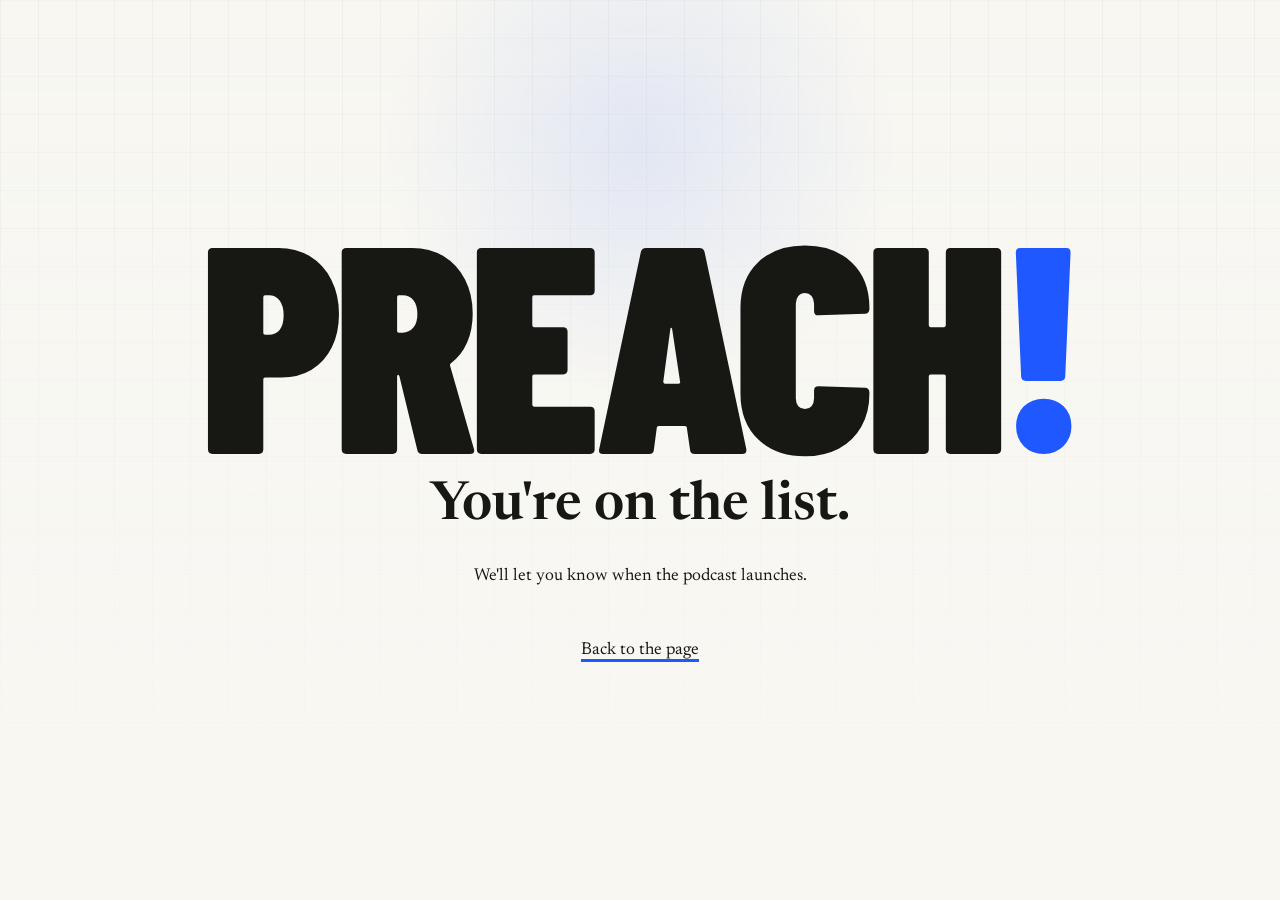
==== success/index.html @ 440dda22 "Initial PREACH landing page" ====
<!doctype html>
<html lang="en">
  <head>
    <meta charset="utf-8" />
    <meta name="viewport" content="width=device-width, initial-scale=1" />
    <meta name="theme-color" content="#f8f7f2" />
    <title>You're on the list | PREACH!</title>
    <link rel="preconnect" href="https://fonts.googleapis.com" />
    <link rel="preconnect" href="https://fonts.gstatic.com" crossorigin />
    <link
      href="https://fonts.googleapis.com/css2?family=Barlow+Condensed:wght@700;900&family=Newsreader:opsz,wght@6..72,600&display=swap"
      rel="stylesheet"
    />
    <link rel="stylesheet" href="/styles.css" />
  </head>
  <body>
    <main class="page-shell success-shell">
      <section class="hero-stack success-message" aria-labelledby="success-title">
        <header class="masthead" aria-label="PREACH">
          <h1>PREACH<span>!</span></h1>
        </header>

        <div class="hero-content">
          <h2 id="success-title">You're on the list.</h2>
          <p class="success-copy">We'll let you know when the podcast launches.</p>
          <p><a class="return-link" href="/">Back to the page</a></p>
        </div>
      </section>
    </main>
  </body>
</html>
---- styles.css ----
:root {
  --paper: #f8f7f2;
  --ink: #171714;
  --muted: #6e6a61;
  --blue: #1f58ff;
  --blue-dark: #073fd4;
  --rule: rgba(17, 17, 15, 0.18);
  --shadow: rgba(17, 17, 15, 0.08);
  --display-font: "Barlow Condensed", "Arial Narrow", Arial, sans-serif;
  --secondary-font: Newsreader, Georgia, serif;
}

* {
  box-sizing: border-box;
}

html {
  min-height: 100%;
  background: var(--paper);
}

body {
  min-height: 100vh;
  margin: 0;
  overflow-x: hidden;
  color: var(--ink);
  background:
    linear-gradient(90deg, rgba(17, 17, 15, 0.035) 1px, transparent 1px) 0 0 / 38px 38px,
    linear-gradient(rgba(17, 17, 15, 0.025) 1px, transparent 1px) 0 0 / 38px 38px,
    var(--paper);
  font-family: var(--secondary-font);
}

body::before {
  position: fixed;
  inset: 0;
  z-index: 0;
  pointer-events: none;
  content: "";
  background:
    radial-gradient(circle at 50% 16%, rgba(31, 88, 255, 0.1), transparent 26%),
    linear-gradient(180deg, rgba(248, 247, 242, 0.02), rgba(248, 247, 242, 0.85) 82%);
}

.page-shell {
  position: relative;
  z-index: 1;
  display: grid;
  min-height: 100vh;
  padding: clamp(16px, 2.8vw, 36px);
  grid-template-rows: auto auto;
  align-content: center;
  gap: clamp(32px, 6vh, 68px);
}

.masthead {
  display: grid;
  text-align: center;
}

.verse,
.signup-copy,
.signup-form label {
  margin: 0;
  font-family: var(--secondary-font);
  font-size: clamp(0.9rem, 1vw, 1rem);
  font-weight: 400;
  line-height: 1.15;
  letter-spacing: 0;
}

h1 {
  display: inline-block;
  margin: 0;
  font-size: clamp(5.8rem, 23vw, 21rem);
  font-weight: 900;
  line-height: 0.78;
  letter-spacing: -0.03em;
  text-transform: uppercase;
  font-family: var(--display-font);
}

h1 span {
  color: var(--blue);
}

.hero-stack {
  display: grid;
  width: min(100%, 1180px);
  margin: 0 auto;
  gap: clamp(14px, 2.5vw, 30px);
  align-self: center;
}

.hero-content {
  display: grid;
  width: min(100%, 560px);
  margin: 0 auto;
  gap: clamp(20px, 3vw, 34px);
  text-align: center;
}

h2 {
  max-width: 14ch;
  margin: 0;
  justify-self: center;
  font-family: var(--secondary-font);
  font-size: clamp(2.35rem, 4.2vw, 4.8rem);
  font-weight: 600;
  line-height: 0.92;
  letter-spacing: 0;
}

.verse {
  max-width: 34rem;
  margin: 0 auto;
  align-self: center;
  color: var(--ink);
  font-family: var(--secondary-font);
  font-size: clamp(0.95rem, 1.05vw, 1.05rem);
  font-weight: 600;
  line-height: 1.32;
  letter-spacing: 0;
  text-align: center;
}

.verse cite {
  display: block;
  margin-top: 8px;
  color: var(--ink);
  font-style: normal;
}

.signup-form {
  display: grid;
  width: min(100%, 500px);
  margin: 0 auto;
  gap: 12px;
  padding-top: 14px;
  border-top: 2px solid var(--ink);
}

.signup-copy {
  display: grid;
  padding-bottom: 2px;
}

.signup-form label {
  color: var(--ink);
  font-family: var(--display-font);
  font-size: clamp(1.35rem, 2.1vw, 2rem);
  font-weight: 900;
  line-height: 0.9;
  text-transform: uppercase;
}

.form-row {
  display: grid;
  gap: 0;
  grid-template-columns: minmax(0, 1fr) max-content;
  border: 2px solid var(--ink);
  background: var(--paper);
  box-shadow: 8px 8px 0 var(--ink);
  transition:
    box-shadow 160ms ease,
    transform 160ms ease;
}

.form-row:focus-within {
  box-shadow: 5px 5px 0 var(--ink);
  transform: translate(3px, 3px);
}

input,
button {
  min-height: 52px;
  border: 0;
  border-radius: 0;
  font-family: var(--secondary-font);
  font-size: 1rem;
}

input {
  width: 100%;
  min-width: 0;
  padding: 0 16px;
  color: var(--ink);
  background: var(--paper);
}

input:focus {
  outline: 0;
}

button {
  display: inline-flex;
  align-items: center;
  justify-content: center;
  min-width: 108px;
  padding: 0 16px;
  color: var(--ink);
  border-left: 2px solid var(--ink);
  background: var(--blue);
  cursor: pointer;
  font-weight: 600;
  transition:
    background 160ms ease,
    box-shadow 160ms ease,
    transform 160ms ease;
}

button:hover {
  color: var(--paper);
  background: var(--blue-dark);
}

button:focus-visible {
  outline: 3px solid rgba(31, 88, 255, 0.42);
  outline-offset: -6px;
}

.hidden-field {
  position: absolute;
  left: -100vw;
  width: 1px;
  height: 1px;
  overflow: hidden;
}

.success-shell {
  grid-template-rows: auto;
}

.success-message {
  align-self: center;
}

.success-copy,
.return-link {
  margin: 0;
  font-family: var(--secondary-font);
  font-size: clamp(1rem, 1.35vw, 1.25rem);
  line-height: 1.35;
}

.return-link {
  color: var(--ink);
  text-decoration-color: var(--blue);
  text-decoration-thickness: 3px;
  text-underline-offset: 5px;
}

.return-link:hover {
  color: var(--blue-dark);
}

@media (max-width: 820px) {
  .page-shell {
    min-height: 100svh;
  }

  h1 {
    font-size: clamp(5.6rem, 25vw, 11rem);
  }

  h2 {
    max-width: 13ch;
  }
}

@media (max-width: 540px) {
  body {
    background-size: 28px 28px;
  }

  .page-shell {
    padding: 14px;
  }

  h1 {
    line-height: 0.78;
  }

  h2 {
    font-size: clamp(2.35rem, 12vw, 3.7rem);
  }

  .form-row {
    grid-template-columns: 1fr;
  }

  button {
    border-top: 2px solid var(--ink);
    border-left: 0;
    width: 100%;
  }
}

@media (prefers-reduced-motion: reduce) {
  *,
  *::before,
  *::after {
    scroll-behavior: auto !important;
    transition-duration: 0.01ms !important;
    animation-duration: 0.01ms !important;
    animation-iteration-count: 1 !important;
  }
}
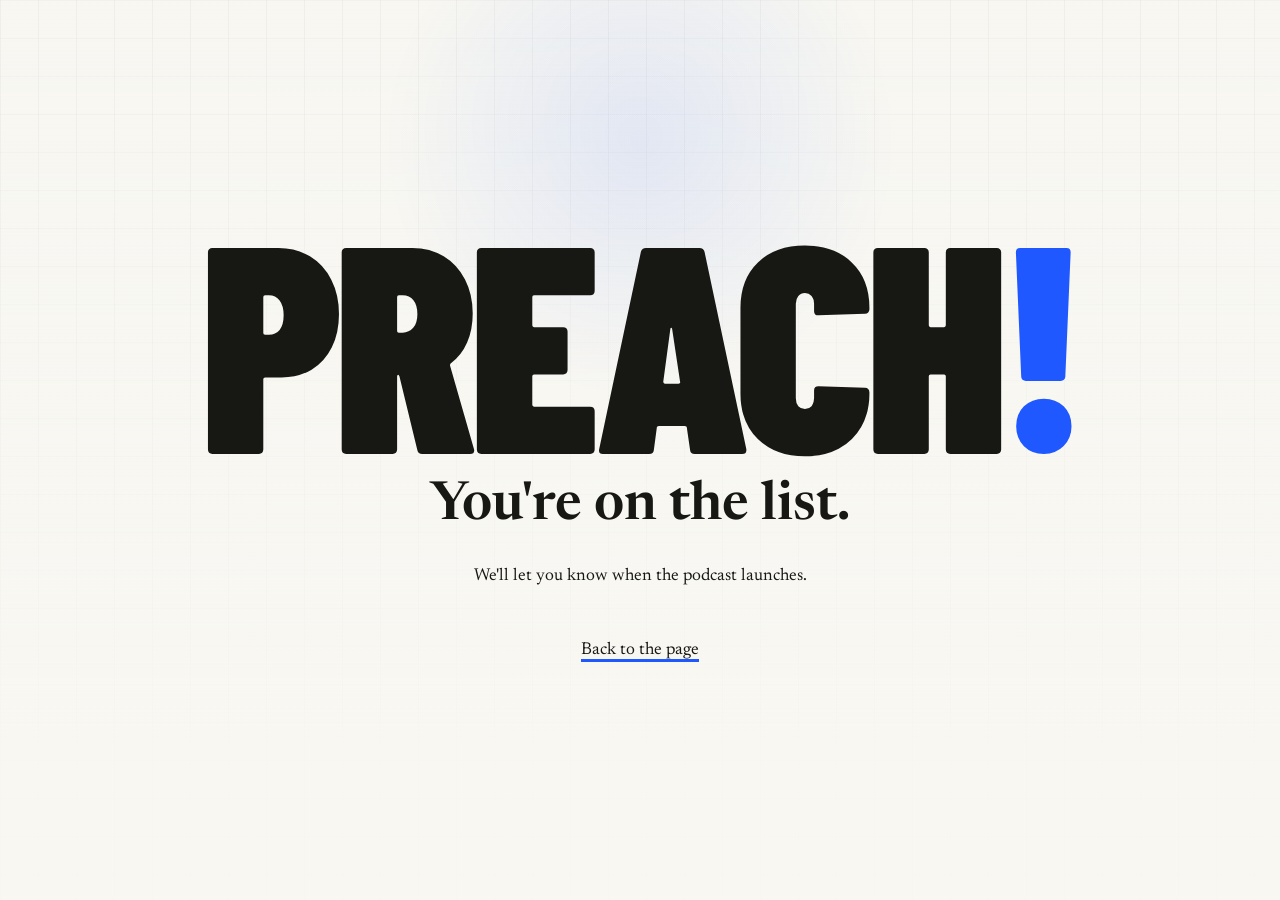
==== commit 81cb37ce: "Add PREACH favicon" ====
--- a/success/index.html
+++ b/success/index.html
@@ -5,6 +5,7 @@
     <meta name="viewport" content="width=device-width, initial-scale=1" />
     <meta name="theme-color" content="#f8f7f2" />
     <title>You're on the list | PREACH!</title>
+    <link rel="icon" href="/favicon.svg" type="image/svg+xml" />
     <link rel="preconnect" href="https://fonts.googleapis.com" />
     <link rel="preconnect" href="https://fonts.gstatic.com" crossorigin />
     <link
@@ -17,7 +18,7 @@
     <main class="page-shell success-shell">
       <section class="hero-stack success-message" aria-labelledby="success-title">
         <header class="masthead" aria-label="PREACH">
-          <h1>PREACH<span>!</span></h1>
+          <h1><span class="wordmark-text">PREACH</span><span class="wordmark-mark">!</span></h1>
         </header>
 
         <div class="hero-content">
--- a/styles.css
+++ b/styles.css
@@ -80,8 +80,32 @@
   font-family: var(--display-font);
 }
 
-h1 span {
+h1 .wordmark-mark {
   color: var(--blue);
+}
+
+.masthead h1 {
+  animation: wordmark-stamp 720ms cubic-bezier(0.16, 1, 0.3, 1) both;
+  transform-origin: 50% 72%;
+}
+
+.wordmark-text,
+.wordmark-mark {
+  display: inline-block;
+}
+
+.wordmark-mark {
+  animation: mark-drop 520ms cubic-bezier(0.18, 1.35, 0.26, 1) 420ms both;
+  transform-origin: 50% 10%;
+}
+
+.hero-content,
+.verse {
+  animation: content-rise 560ms ease-out 760ms both;
+}
+
+.verse {
+  animation-delay: 920ms;
 }
 
 .hero-stack {
@@ -90,6 +114,55 @@
   margin: 0 auto;
   gap: clamp(14px, 2.5vw, 30px);
   align-self: center;
+}
+
+@keyframes wordmark-stamp {
+  0% {
+    opacity: 0;
+    transform: translateY(18px) scaleY(0.72);
+    filter: blur(3px);
+  }
+
+  62% {
+    opacity: 1;
+    transform: translateY(0) scaleY(1.08);
+    filter: blur(0);
+  }
+
+  100% {
+    opacity: 1;
+    transform: translateY(0) scaleY(1);
+    filter: blur(0);
+  }
+}
+
+@keyframes mark-drop {
+  0% {
+    opacity: 0;
+    transform: translateY(-0.32em) rotate(-7deg) scale(0.78);
+  }
+
+  72% {
+    opacity: 1;
+    transform: translateY(0.03em) rotate(1deg) scale(1.08);
+  }
+
+  100% {
+    opacity: 1;
+    transform: translateY(0) rotate(0) scale(1);
+  }
+}
+
+@keyframes content-rise {
+  0% {
+    opacity: 0;
+    transform: translateY(12px);
+  }
+
+  100% {
+    opacity: 1;
+    transform: translateY(0);
+  }
 }
 
 .hero-content {
@@ -305,4 +378,13 @@
     animation-duration: 0.01ms !important;
     animation-iteration-count: 1 !important;
   }
-}
+
+  .masthead h1,
+  .wordmark-mark,
+  .hero-content,
+  .verse {
+    opacity: 1 !important;
+    transform: none !important;
+    filter: none !important;
+  }
+}
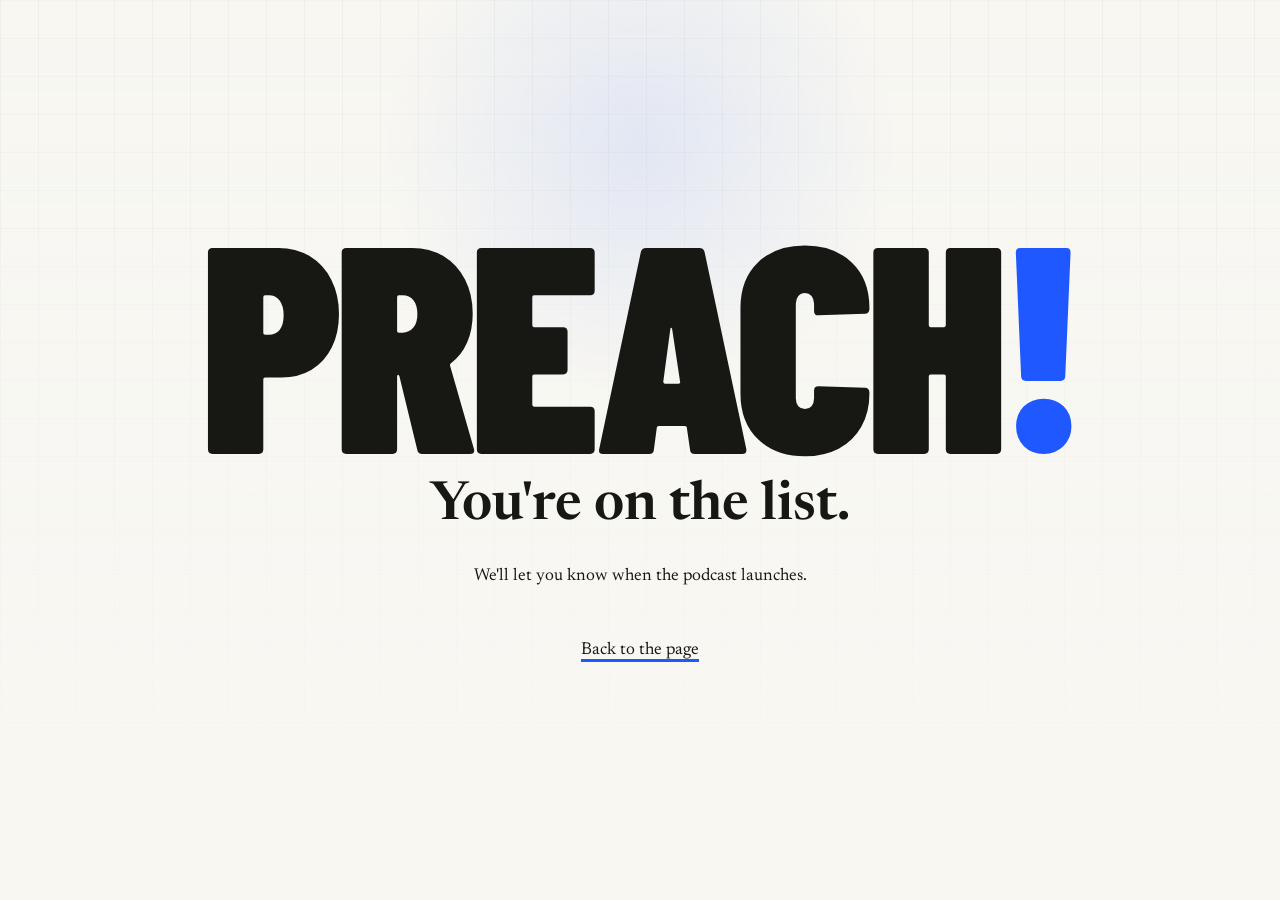
==== commit 04fbd757: "Add favicon ico fallback" ====
--- a/success/index.html
+++ b/success/index.html
@@ -5,7 +5,8 @@
     <meta name="viewport" content="width=device-width, initial-scale=1" />
     <meta name="theme-color" content="#f8f7f2" />
     <title>You're on the list | PREACH!</title>
-    <link rel="icon" href="/favicon.svg" type="image/svg+xml" />
+    <link rel="icon" href="/favicon.svg?v=2" type="image/svg+xml" />
+    <link rel="alternate icon" href="/favicon.ico" sizes="32x32" />
     <link rel="preconnect" href="https://fonts.googleapis.com" />
     <link rel="preconnect" href="https://fonts.gstatic.com" crossorigin />
     <link
